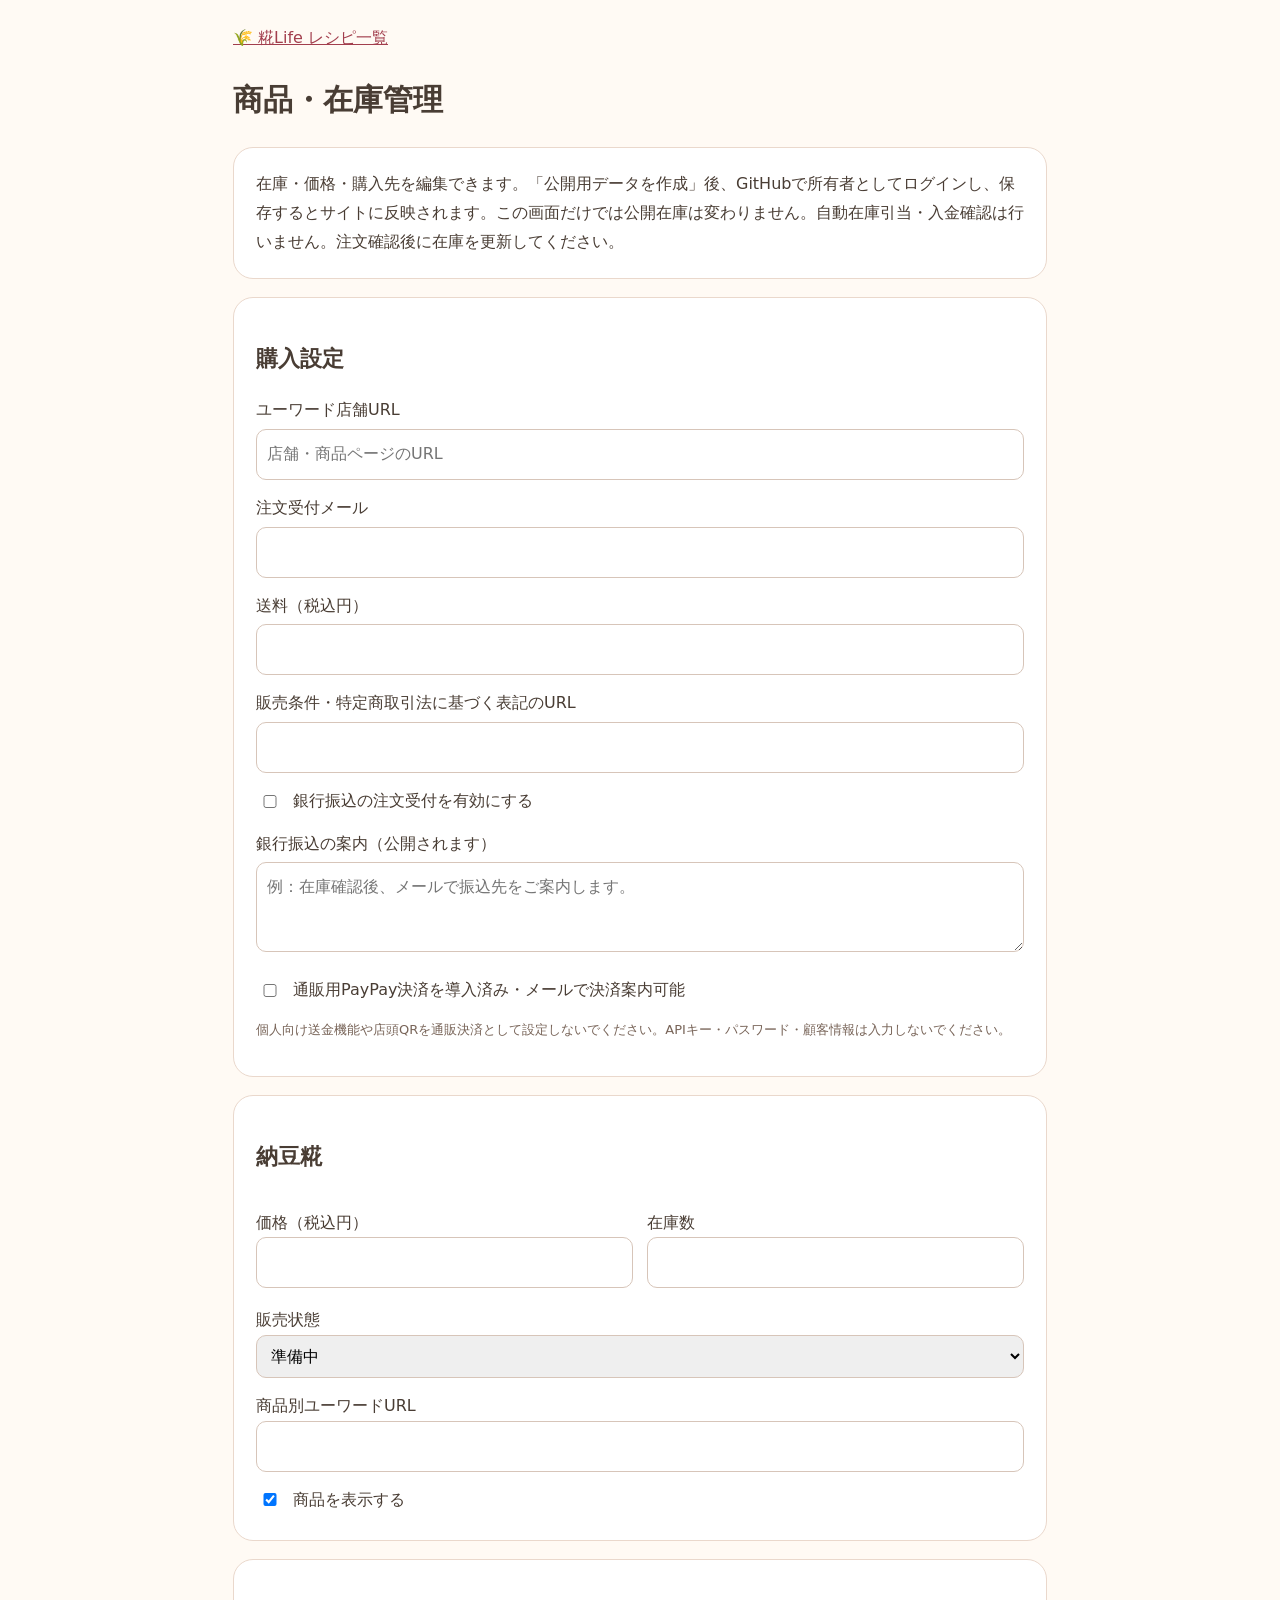
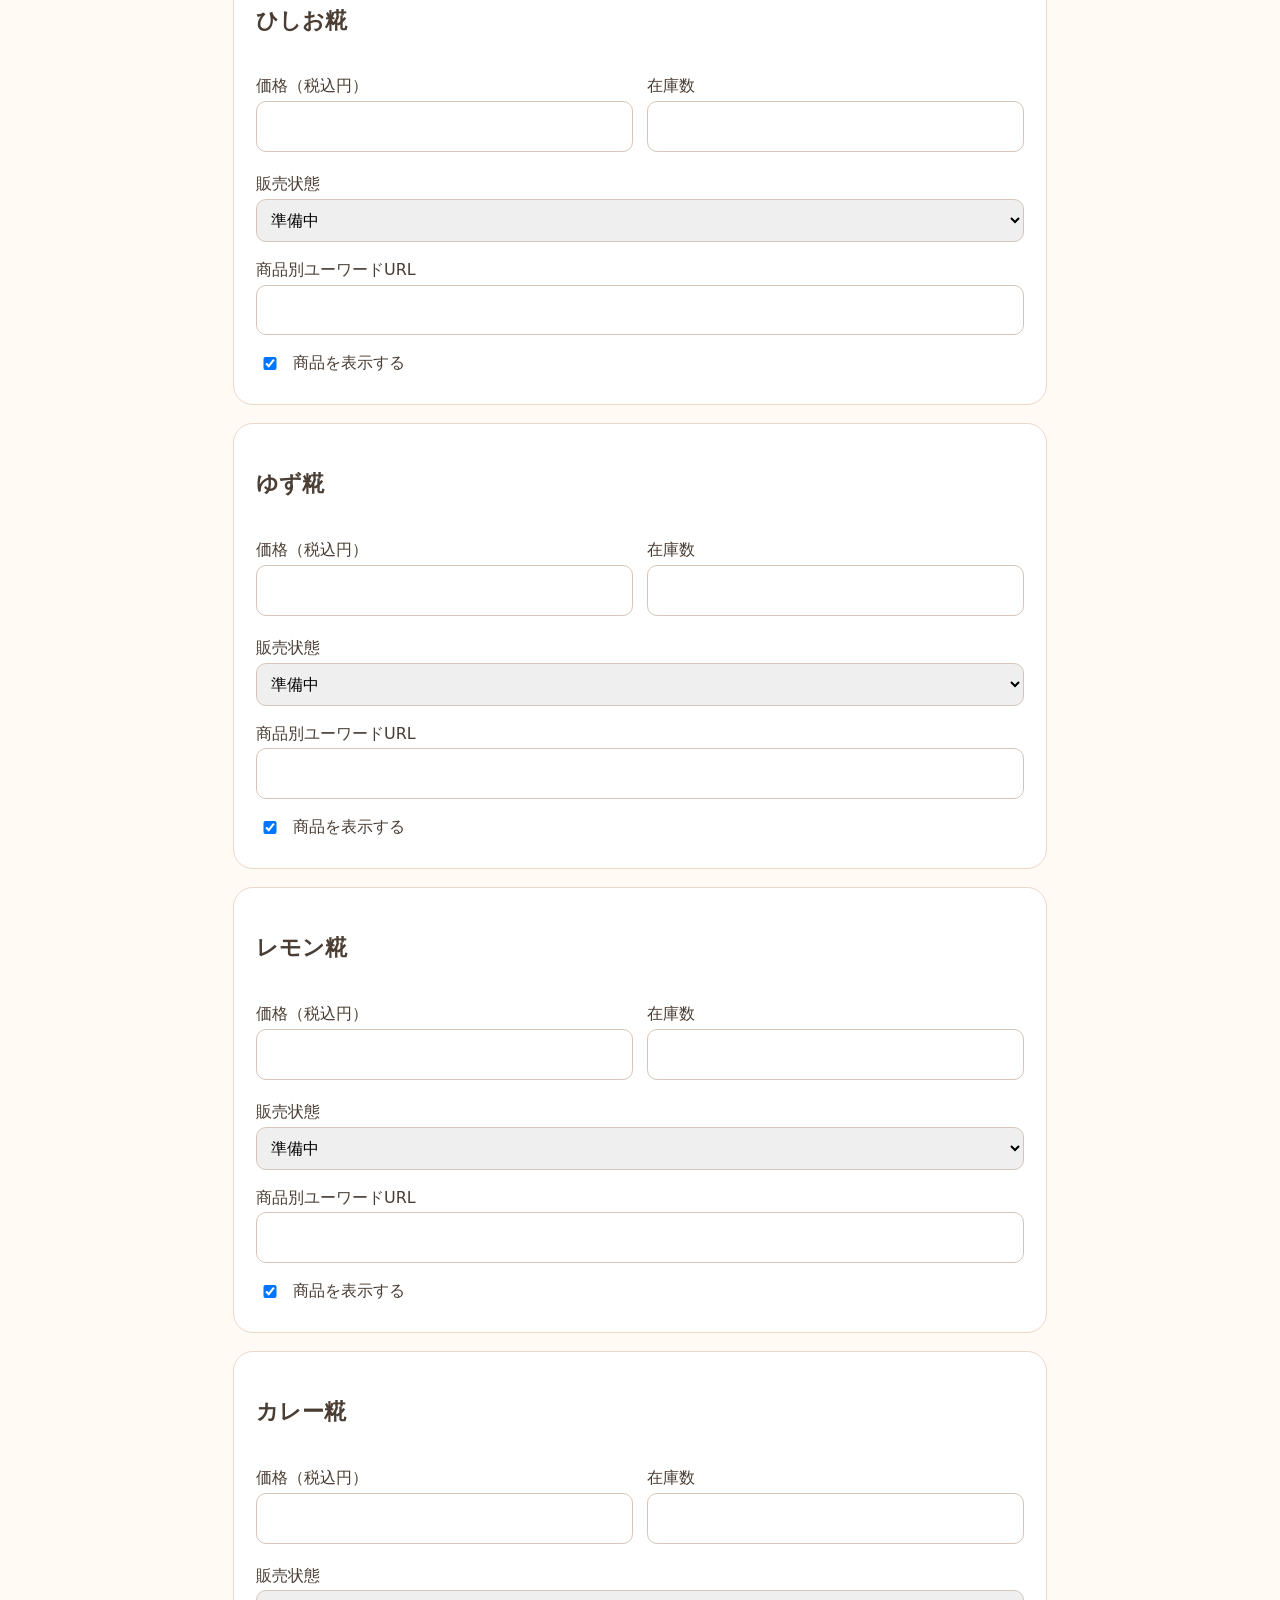
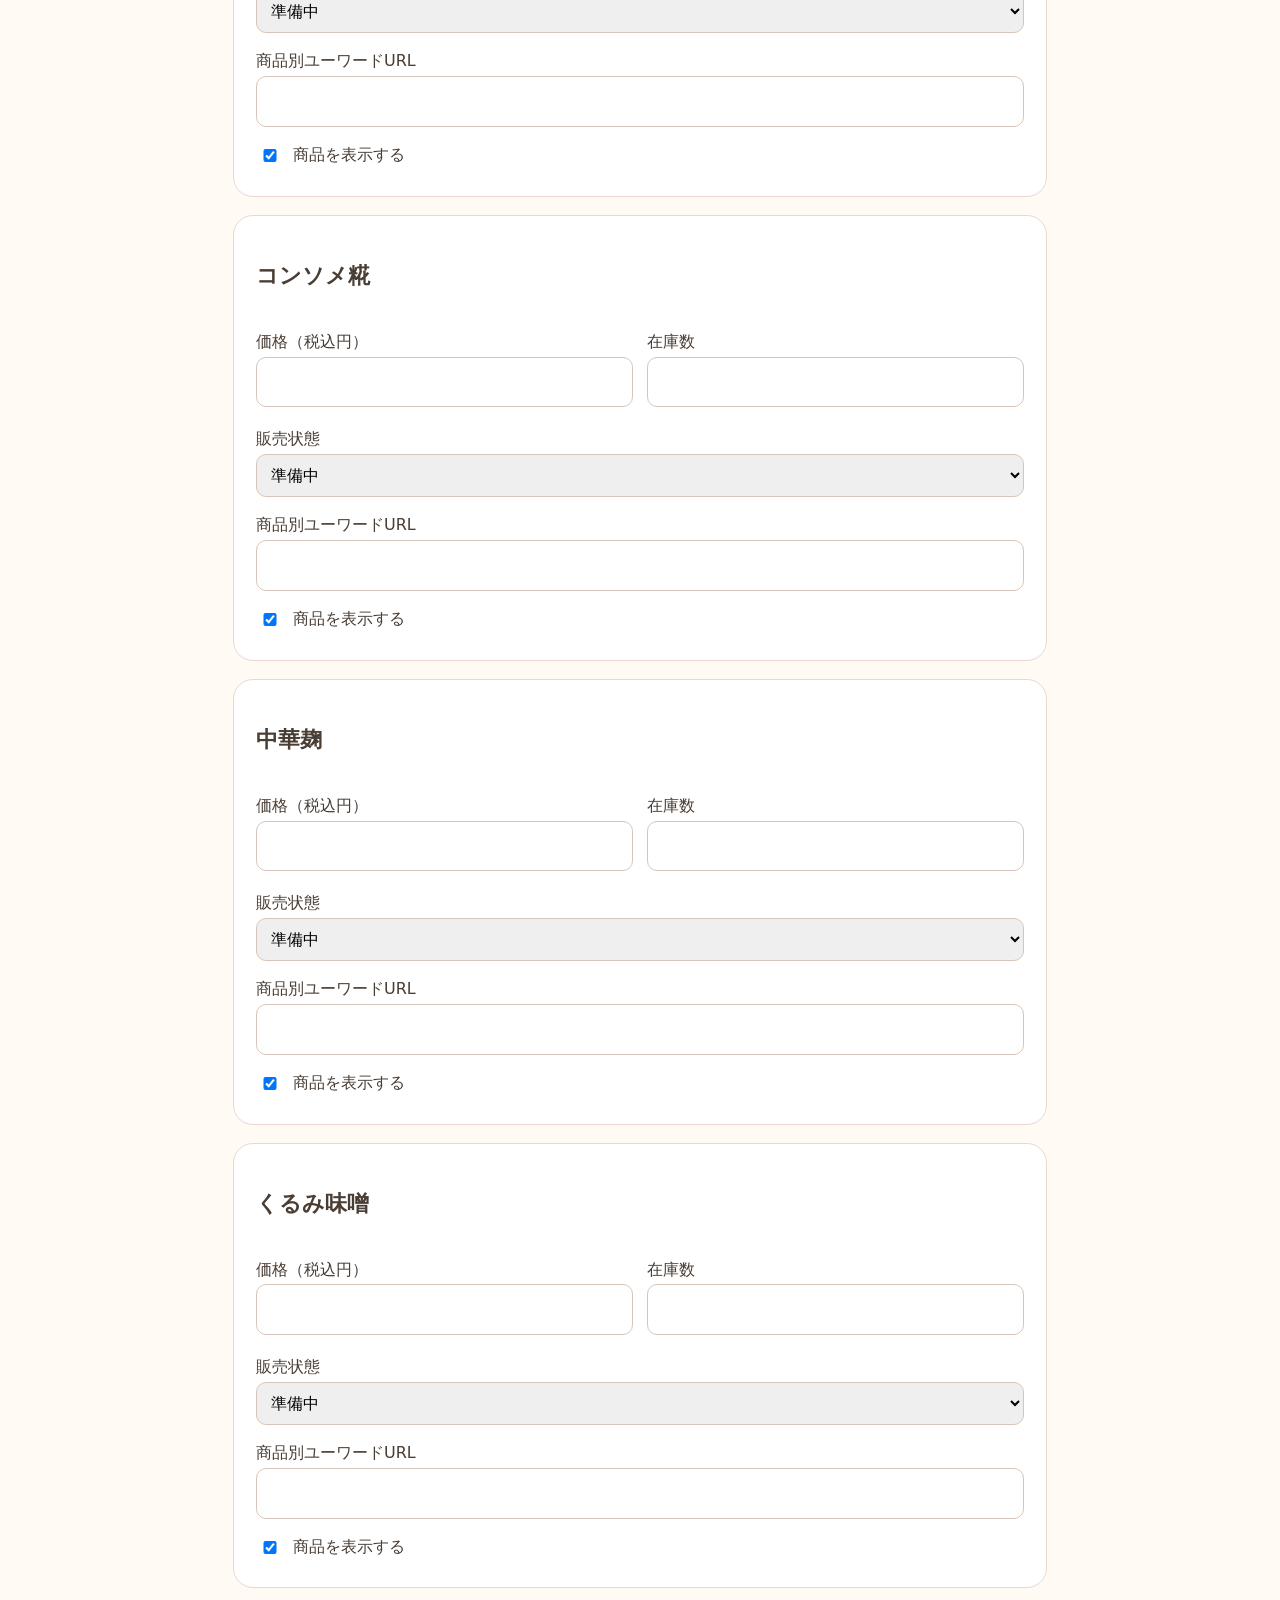
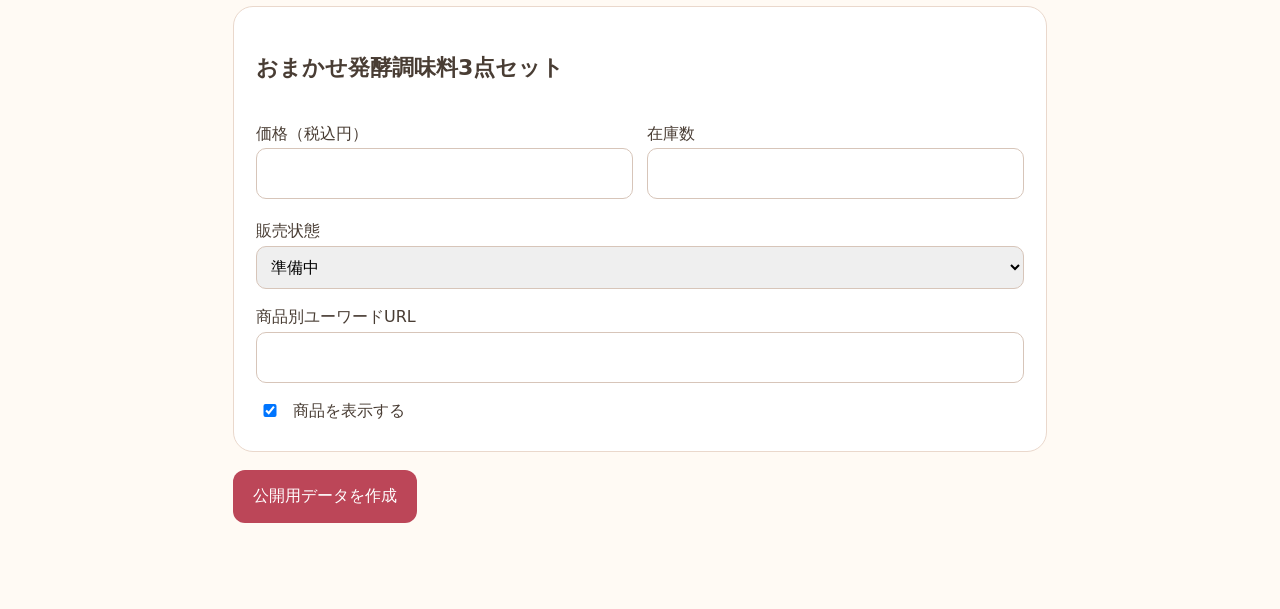
==== admin.html @ 0414fa6c "Add recipe photo submissions, product storefront and inventory editor" ====
<!doctype html><html lang="ja"><head><meta charset="utf-8"><meta name="viewport" content="width=device-width,initial-scale=1"><title>商品・在庫管理｜糀Life</title><style>*{box-sizing:border-box}body{margin:0;background:#fffaf4;color:#493d34;font:16px/1.8 system-ui,sans-serif}main{max-width:850px;margin:auto;padding:24px 18px 70px}h1{font-size:30px}h2{font-size:22px}a{color:#a23e4d}.card{padding:22px;margin:18px 0;background:white;border:1px solid #ead8cc;border-radius:20px}.button,button{display:inline-block;padding:12px 20px;background:#bc4658;color:white;border:0;border-radius:12px;font:inherit;text-decoration:none;cursor:pointer}button:disabled{opacity:.5;cursor:default}input,select,textarea{width:100%;padding:10px;border:1px solid #d7c5b9;border-radius:10px;font:inherit}label{display:block;margin:14px 0 4px}textarea{min-height:90px}.muted{font-size:13px;color:#786458}.row{display:grid;grid-template-columns:1fr 1fr;gap:14px}#status{white-space:pre-wrap}.check{display:flex;gap:10px;align-items:center}.check input{width:20px}@media(max-width:500px){.row{grid-template-columns:1fr}}</style><script src="shop-core.js"></script></head><body><main><a href="./">🌾 糀Life レシピ一覧</a><h1>商品・在庫管理</h1><p class="card">在庫・価格・購入先を編集できます。「公開用データを作成」後、GitHubで所有者としてログインし、保存するとサイトに反映されます。この画面だけでは公開在庫は変わりません。自動在庫引当・入金確認は行いません。注文確認後に在庫を更新してください。</p><form id="adminForm"><section class="card"><h2>購入設定</h2><label for="storeUrl">ユーワード店舗URL</label><input id="storeUrl" type="url" placeholder="店舗・商品ページのURL"><label for="orderEmail">注文受付メール</label><input id="orderEmail" type="email"><label for="shippingFee">送料（税込円）</label><input id="shippingFee" type="number" min="0" step="1"><label for="legalUrl">販売条件・特定商取引法に基づく表記のURL</label><input id="legalUrl" type="url"><label class="check"><input id="bankEnabled" type="checkbox">銀行振込の注文受付を有効にする</label><label for="bankInstructions">銀行振込の案内（公開されます）</label><textarea id="bankInstructions" placeholder="例：在庫確認後、メールで振込先をご案内します。"></textarea><label class="check"><input id="paypayOnlineReady" type="checkbox">通販用PayPay決済を導入済み・メールで決済案内可能</label><p class="muted">個人向け送金機能や店頭QRを通販決済として設定しないでください。APIキー・パスワード・顧客情報は入力しないでください。</p></section><div id="adminProducts"></div><button type="submit">公開用データを作成</button></form><p id="status" role="status"></p><section id="publish" class="card" hidden><h2>GitHubで保存して反映</h2><p>下のデータをコピーし、GitHubの編集欄を置き換えて「Commit changes」で保存してください。編集権限はGitHub側で確認されます。反映まで数分かかる場合があります。</p><button id="copyConfig">データをコピー</button> <a id="editLink" class="button" href="https://github.com/heart1650-byte/koji-life/edit/main/shop-config.json" target="_blank" rel="noopener noreferrer">GitHubで保存する</a><textarea id="configOutput" readonly style="min-height:260px"></textarea></section></main><script src="admin.js"></script></body></html>
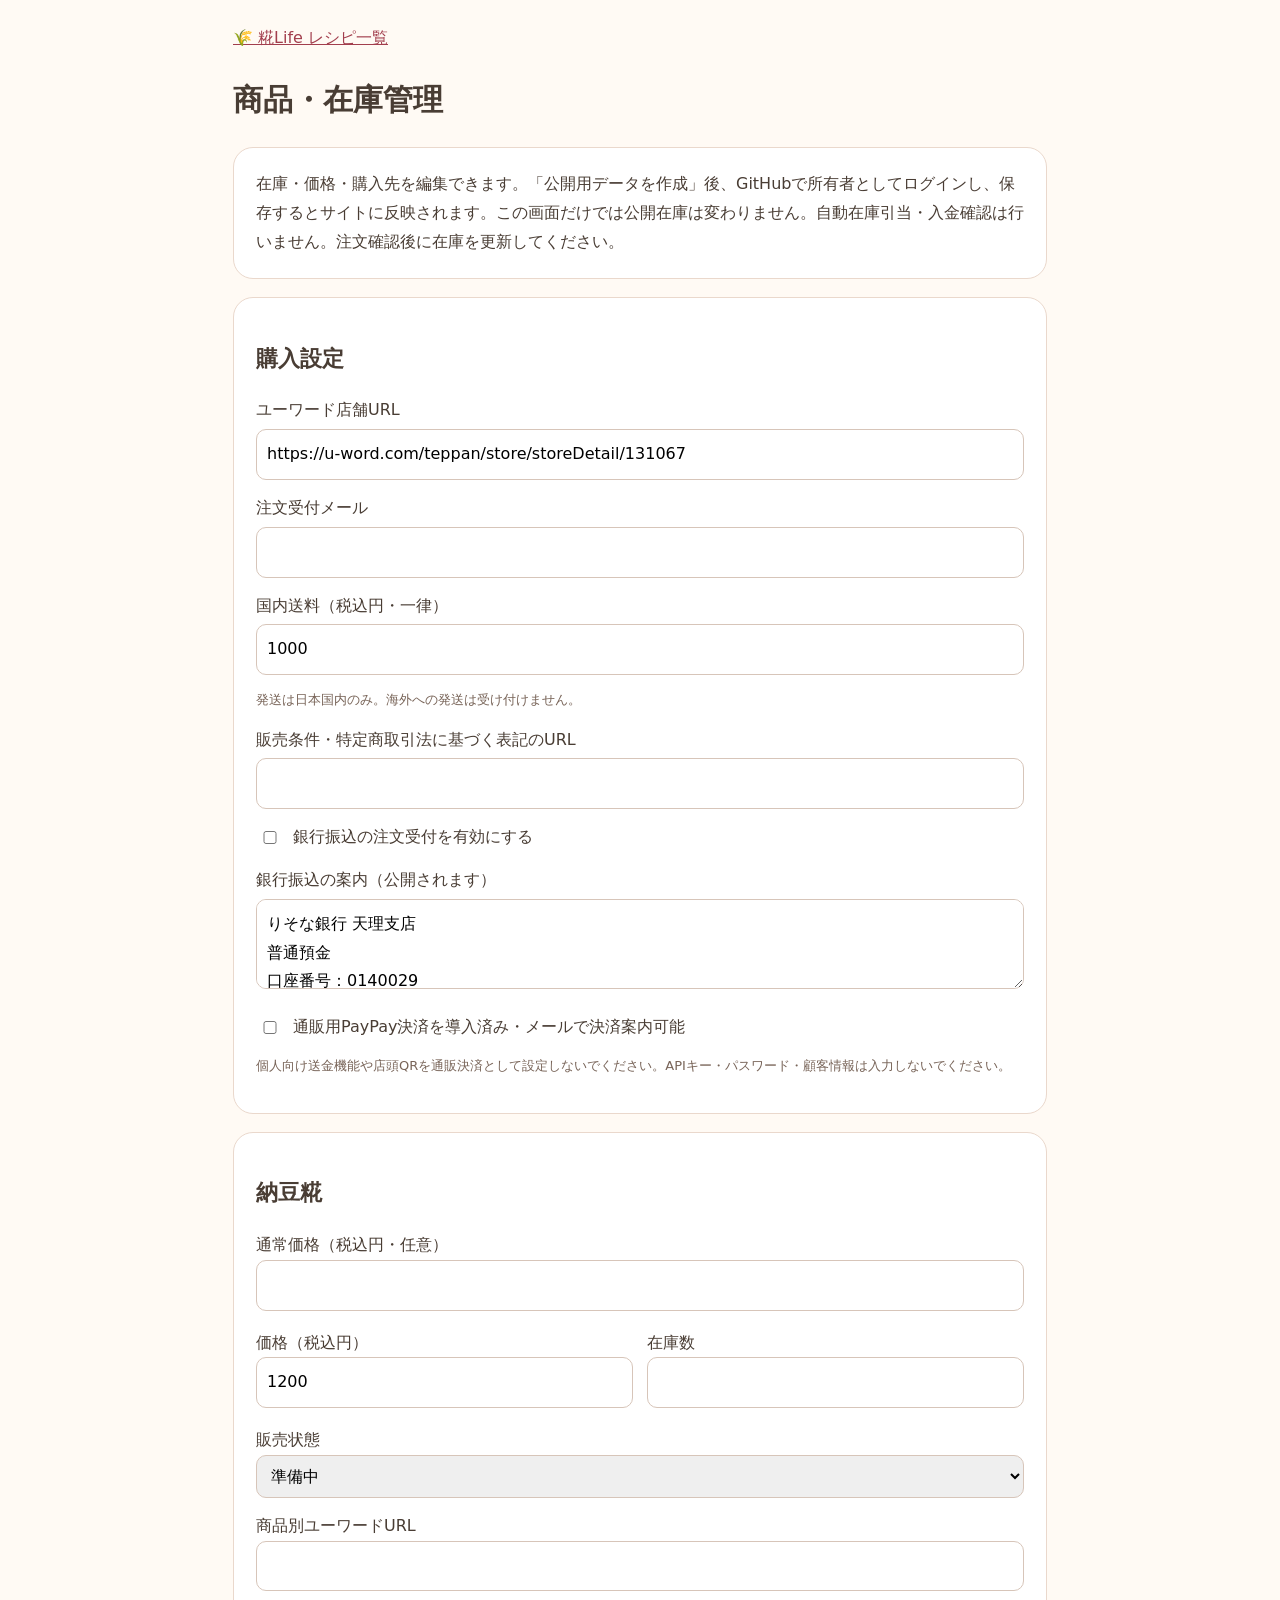
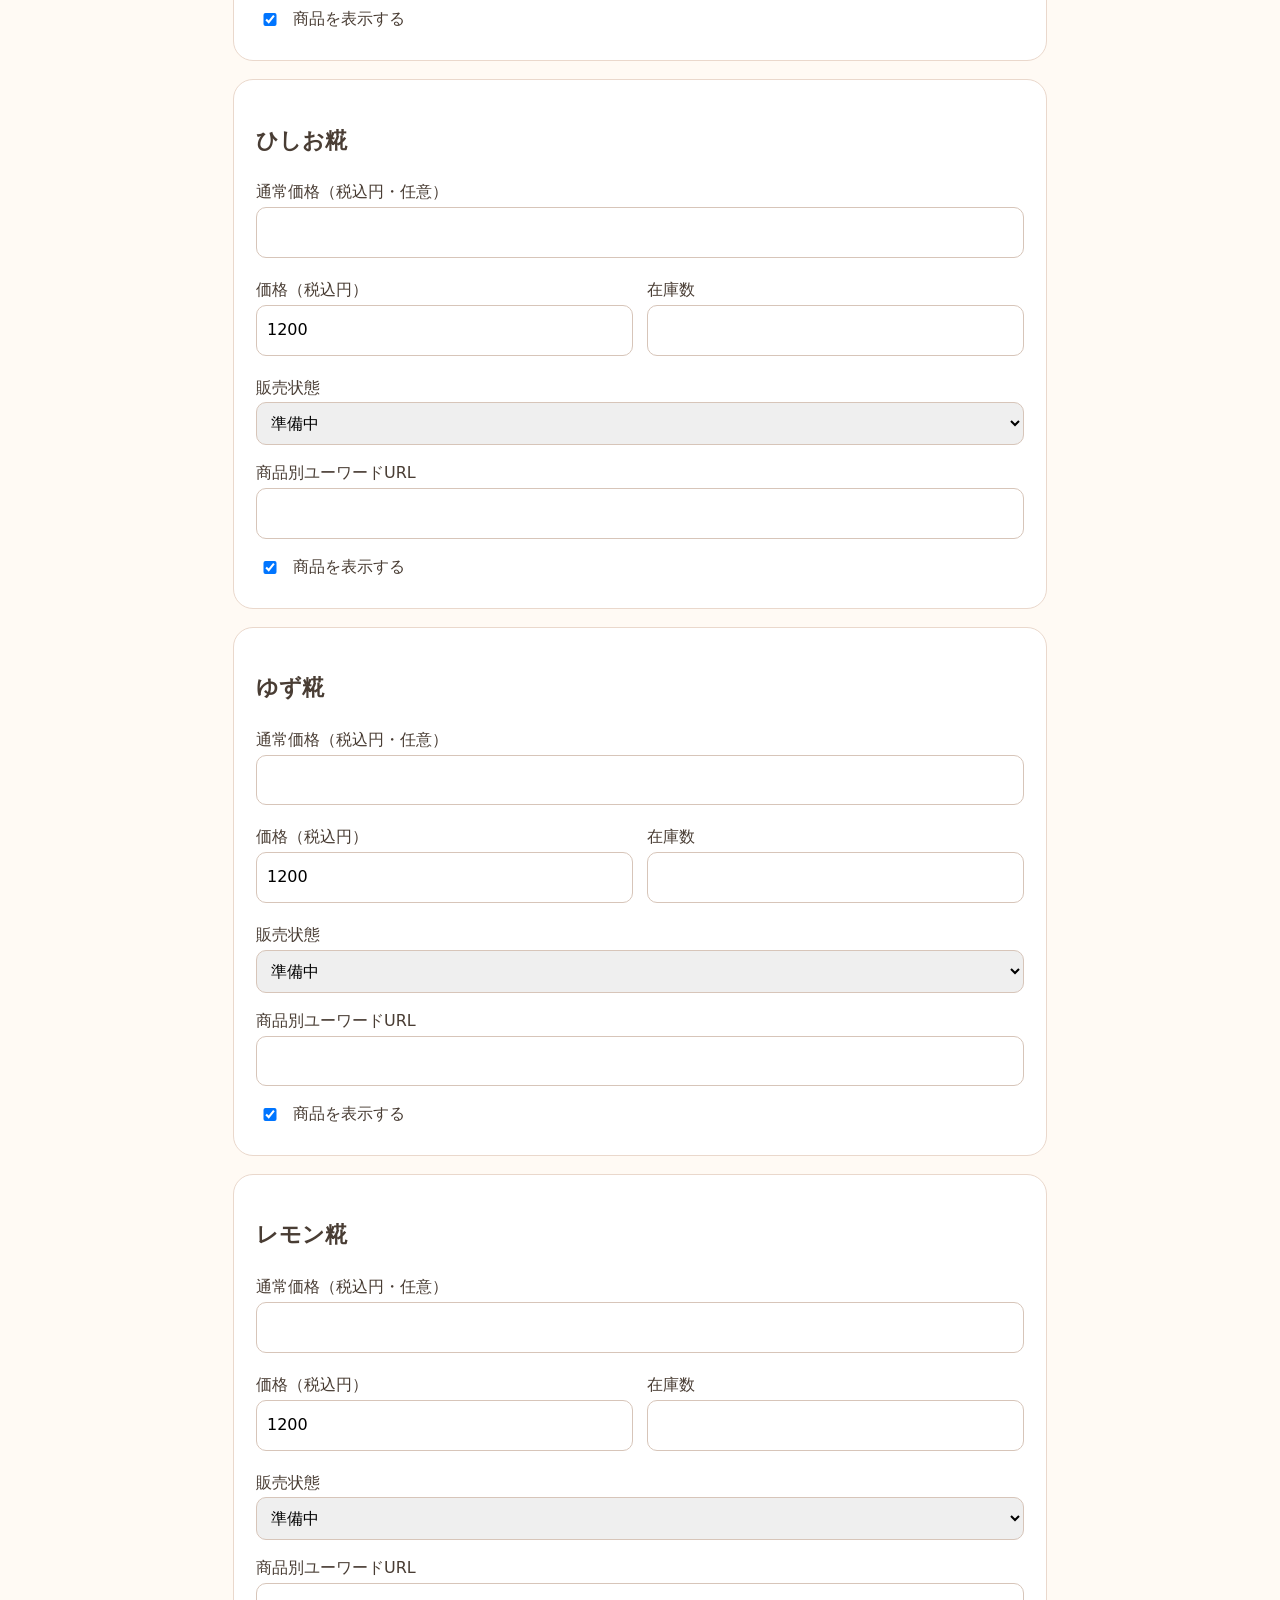
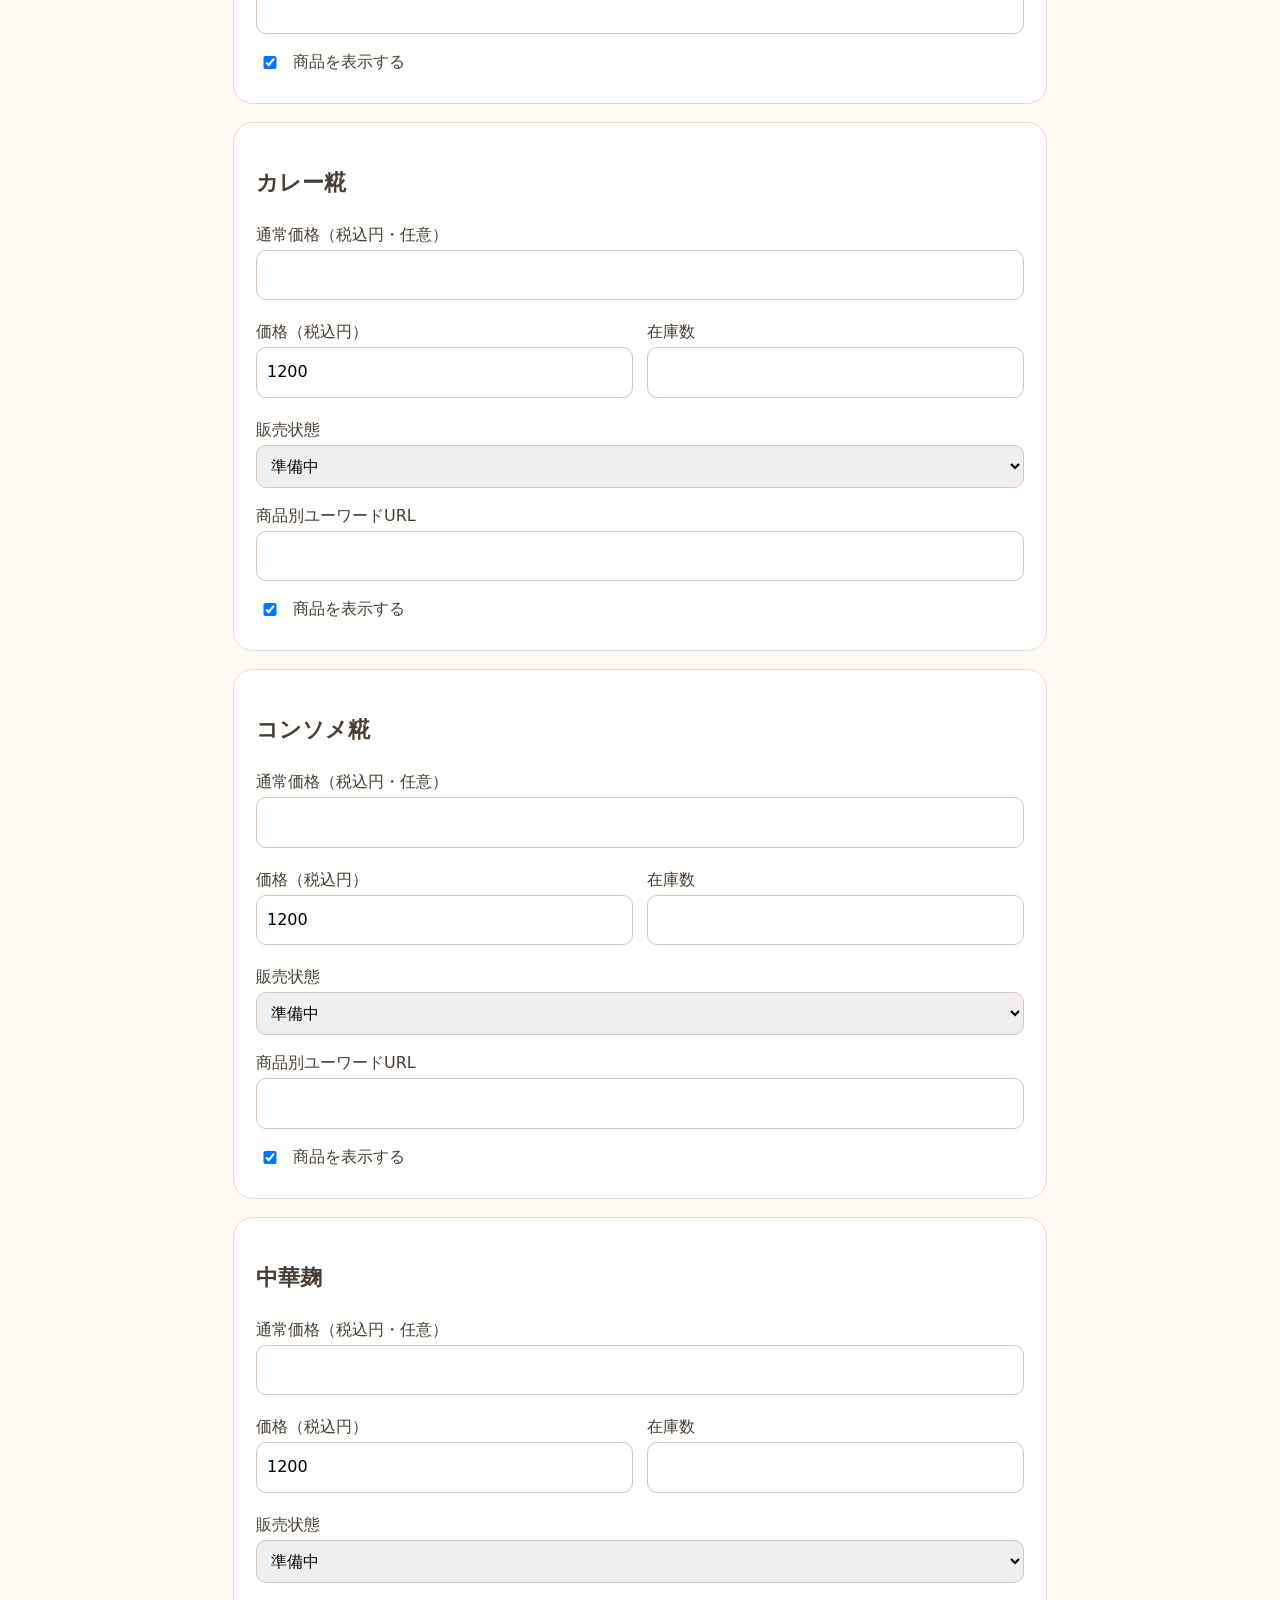
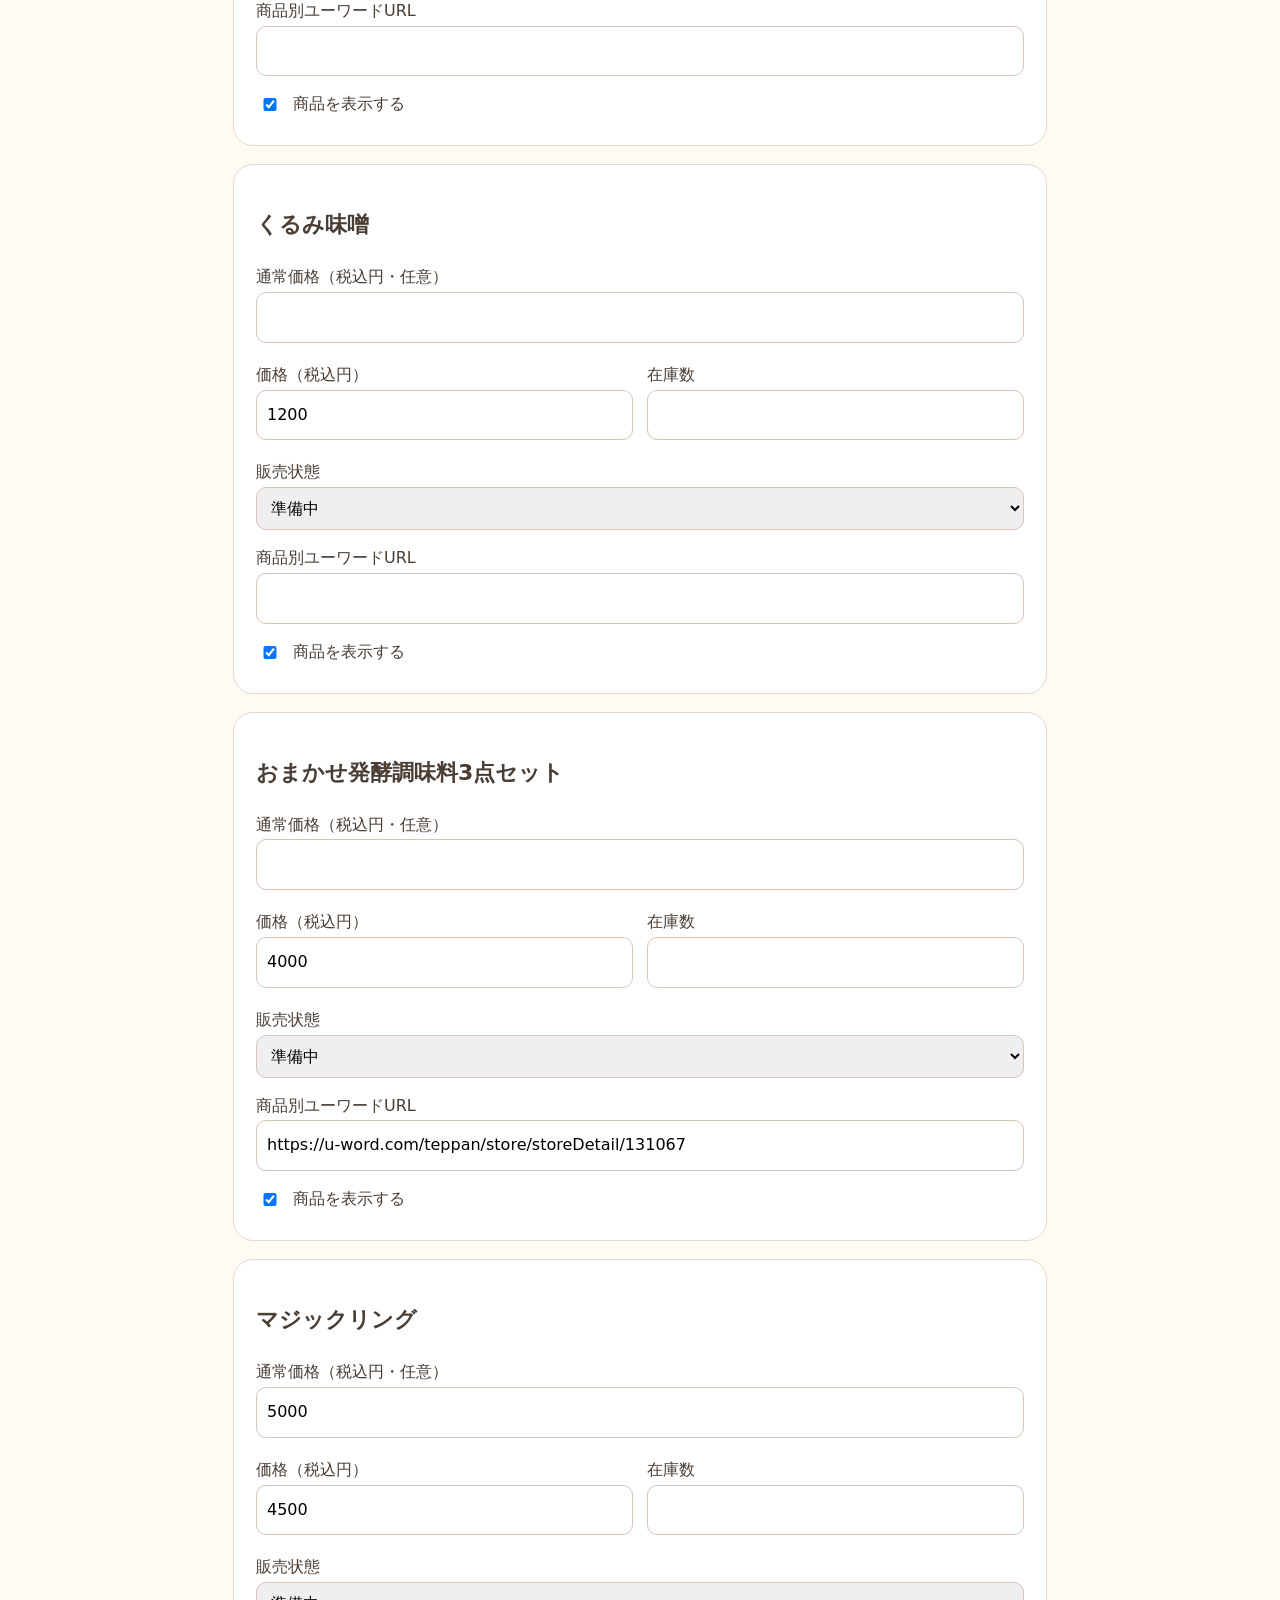
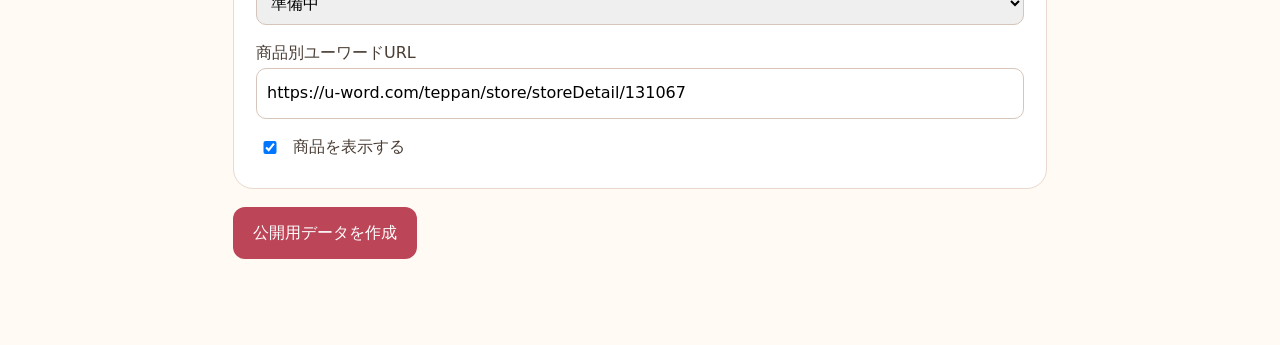
==== commit aeed5f09: "Set flat 1000 yen shipping for Japan domestic delivery only" ====
--- a/admin.html
+++ b/admin.html
@@ -1 +1 @@
-<!doctype html><html lang="ja"><head><meta charset="utf-8"><meta name="viewport" content="width=device-width,initial-scale=1"><title>商品・在庫管理｜糀Life</title><style>*{box-sizing:border-box}body{margin:0;background:#fffaf4;color:#493d34;font:16px/1.8 system-ui,sans-serif}main{max-width:850px;margin:auto;padding:24px 18px 70px}h1{font-size:30px}h2{font-size:22px}a{color:#a23e4d}.card{padding:22px;margin:18px 0;background:white;border:1px solid #ead8cc;border-radius:20px}.button,button{display:inline-block;padding:12px 20px;background:#bc4658;color:white;border:0;border-radius:12px;font:inherit;text-decoration:none;cursor:pointer}button:disabled{opacity:.5;cursor:default}input,select,textarea{width:100%;padding:10px;border:1px solid #d7c5b9;border-radius:10px;font:inherit}label{display:block;margin:14px 0 4px}textarea{min-height:90px}.muted{font-size:13px;color:#786458}.row{display:grid;grid-template-columns:1fr 1fr;gap:14px}#status{white-space:pre-wrap}.check{display:flex;gap:10px;align-items:center}.check input{width:20px}@media(max-width:500px){.row{grid-template-columns:1fr}}</style><script src="shop-core.js"></script></head><body><main><a href="./">🌾 糀Life レシピ一覧</a><h1>商品・在庫管理</h1><p class="card">在庫・価格・購入先を編集できます。「公開用データを作成」後、GitHubで所有者としてログインし、保存するとサイトに反映されます。この画面だけでは公開在庫は変わりません。自動在庫引当・入金確認は行いません。注文確認後に在庫を更新してください。</p><form id="adminForm"><section class="card"><h2>購入設定</h2><label for="storeUrl">ユーワード店舗URL</label><input id="storeUrl" type="url" placeholder="店舗・商品ページのURL"><label for="orderEmail">注文受付メール</label><input id="orderEmail" type="email"><label for="shippingFee">送料（税込円）</label><input id="shippingFee" type="number" min="0" step="1"><label for="legalUrl">販売条件・特定商取引法に基づく表記のURL</label><input id="legalUrl" type="url"><label class="check"><input id="bankEnabled" type="checkbox">銀行振込の注文受付を有効にする</label><label for="bankInstructions">銀行振込の案内（公開されます）</label><textarea id="bankInstructions" placeholder="例：在庫確認後、メールで振込先をご案内します。"></textarea><label class="check"><input id="paypayOnlineReady" type="checkbox">通販用PayPay決済を導入済み・メールで決済案内可能</label><p class="muted">個人向け送金機能や店頭QRを通販決済として設定しないでください。APIキー・パスワード・顧客情報は入力しないでください。</p></section><div id="adminProducts"></div><button type="submit">公開用データを作成</button></form><p id="status" role="status"></p><section id="publish" class="card" hidden><h2>GitHubで保存して反映</h2><p>下のデータをコピーし、GitHubの編集欄を置き換えて「Commit changes」で保存してください。編集権限はGitHub側で確認されます。反映まで数分かかる場合があります。</p><button id="copyConfig">データをコピー</button> <a id="editLink" class="button" href="https://github.com/heart1650-byte/koji-life/edit/main/shop-config.json" target="_blank" rel="noopener noreferrer">GitHubで保存する</a><textarea id="configOutput" readonly style="min-height:260px"></textarea></section></main><script src="admin.js"></script></body></html>+<!doctype html><html lang="ja"><head><meta charset="utf-8"><meta name="viewport" content="width=device-width,initial-scale=1"><title>商品・在庫管理｜糀Life</title><style>[hidden]{display:none!important}*{box-sizing:border-box}body{margin:0;background:#fffaf4;color:#493d34;font:16px/1.8 system-ui,sans-serif}main{max-width:850px;margin:auto;padding:24px 18px 70px}h1{font-size:30px}h2{font-size:22px}a{color:#a23e4d}.card{padding:22px;margin:18px 0;background:white;border:1px solid #ead8cc;border-radius:20px}.button,button{display:inline-block;padding:12px 20px;background:#bc4658;color:white;border:0;border-radius:12px;font:inherit;text-decoration:none;cursor:pointer}button:disabled{opacity:.5;cursor:default}input,select,textarea{width:100%;padding:10px;border:1px solid #d7c5b9;border-radius:10px;font:inherit}label{display:block;margin:14px 0 4px}textarea{min-height:90px}.muted{font-size:13px;color:#786458}.row{display:grid;grid-template-columns:1fr 1fr;gap:14px}#status{white-space:pre-wrap}.check{display:flex;gap:10px;align-items:center}.check input{width:20px}@media(max-width:500px){.row{grid-template-columns:1fr}}</style><script src="shop-core.js"></script></head><body><main><a href="./">🌾 糀Life レシピ一覧</a><h1>商品・在庫管理</h1><p class="card">在庫・価格・購入先を編集できます。「公開用データを作成」後、GitHubで所有者としてログインし、保存するとサイトに反映されます。この画面だけでは公開在庫は変わりません。自動在庫引当・入金確認は行いません。注文確認後に在庫を更新してください。</p><form id="adminForm"><section class="card"><h2>購入設定</h2><label for="storeUrl">ユーワード店舗URL</label><input id="storeUrl" type="url" placeholder="店舗・商品ページのURL"><label for="orderEmail">注文受付メール</label><input id="orderEmail" type="email"><label for="shippingFee">国内送料（税込円・一律）</label><input id="shippingFee" type="number" min="0" step="1"><p class="muted">発送は日本国内のみ。海外への発送は受け付けません。</p><label for="legalUrl">販売条件・特定商取引法に基づく表記のURL</label><input id="legalUrl" type="url"><label class="check"><input id="bankEnabled" type="checkbox">銀行振込の注文受付を有効にする</label><label for="bankInstructions">銀行振込の案内（公開されます）</label><textarea id="bankInstructions" placeholder="例：在庫確認後、メールで振込先をご案内します。"></textarea><label class="check"><input id="paypayOnlineReady" type="checkbox">通販用PayPay決済を導入済み・メールで決済案内可能</label><p class="muted">個人向け送金機能や店頭QRを通販決済として設定しないでください。APIキー・パスワード・顧客情報は入力しないでください。</p></section><div id="adminProducts"></div><button type="submit">公開用データを作成</button></form><p id="status" role="status"></p><section id="publish" class="card" hidden><h2>GitHubで保存して反映</h2><p>下のデータをコピーし、GitHubの編集欄を置き換えて「Commit changes」で保存してください。編集権限はGitHub側で確認されます。反映まで数分かかる場合があります。</p><button id="copyConfig">データをコピー</button> <a id="editLink" class="button" href="https://github.com/heart1650-byte/koji-life/edit/main/shop-config.json" target="_blank" rel="noopener noreferrer">GitHubで保存する</a><textarea id="configOutput" readonly style="min-height:260px"></textarea></section></main><script src="admin.js"></script></body></html>
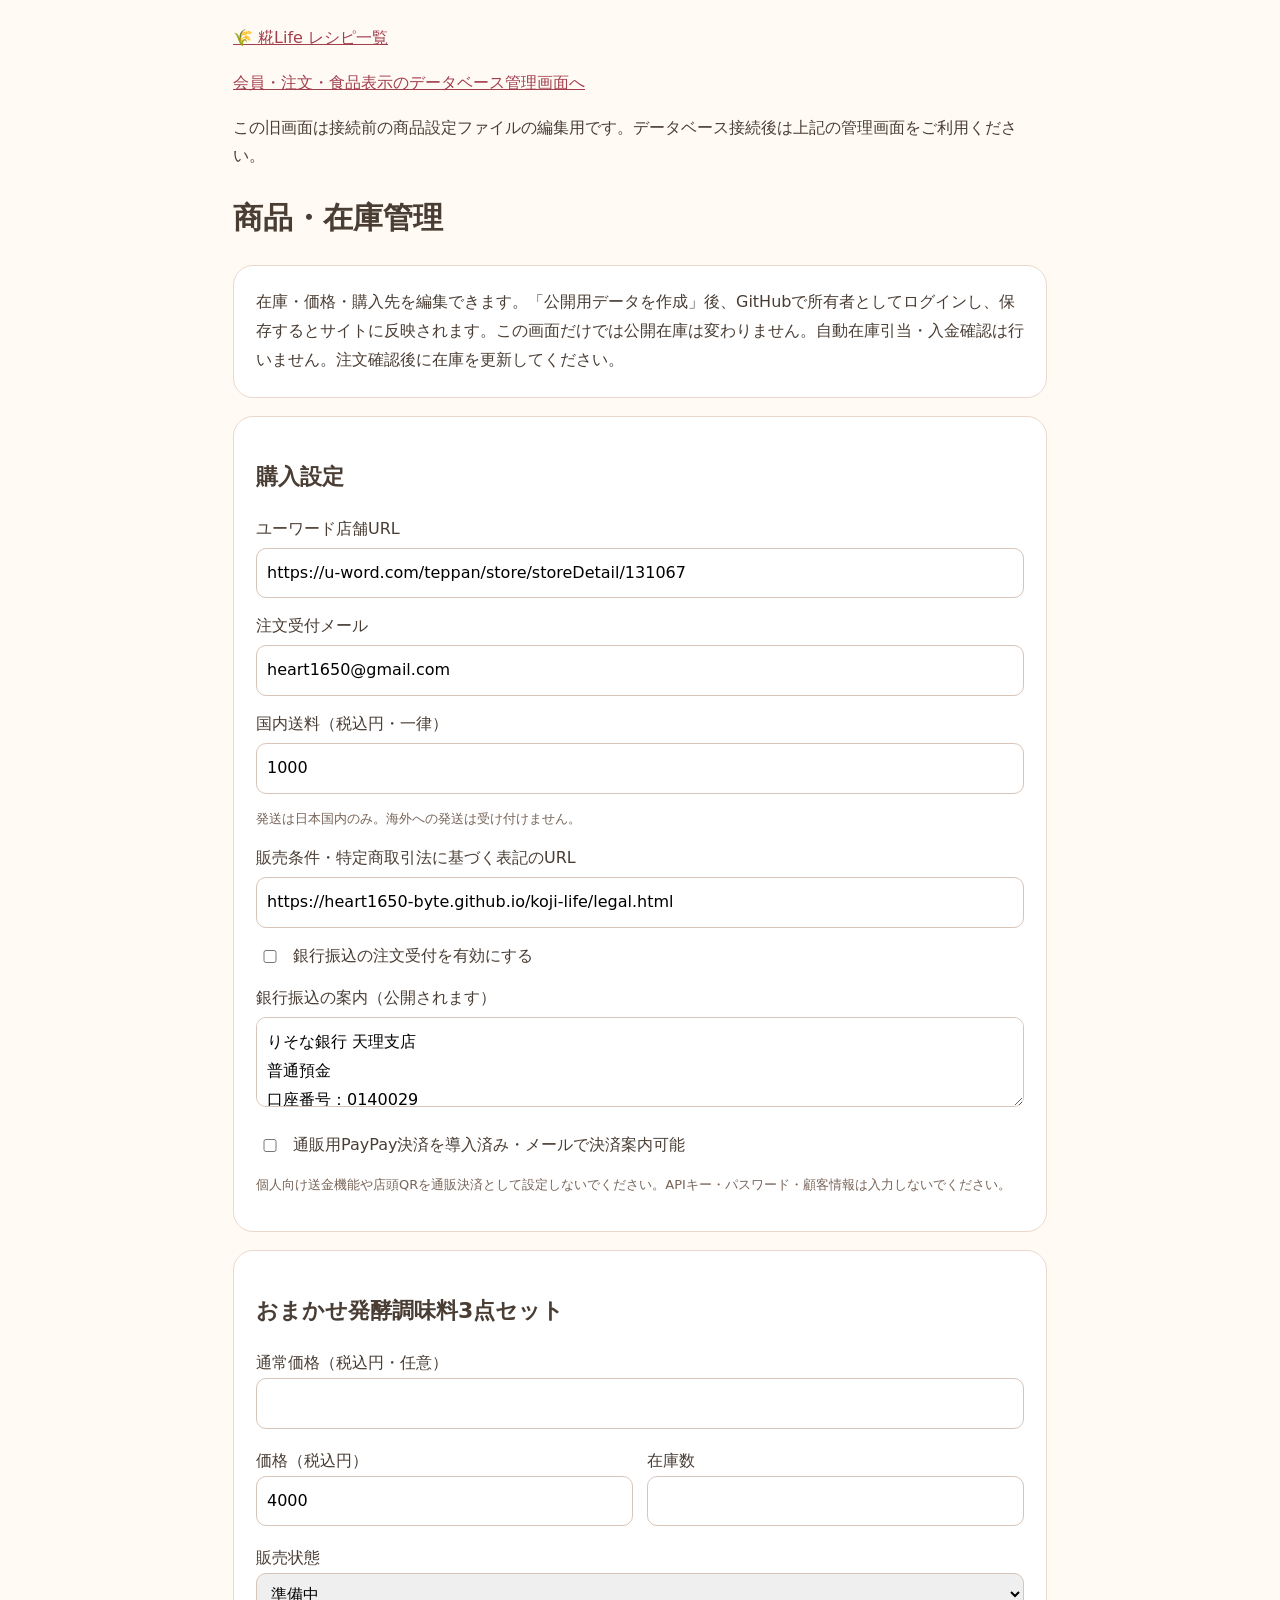
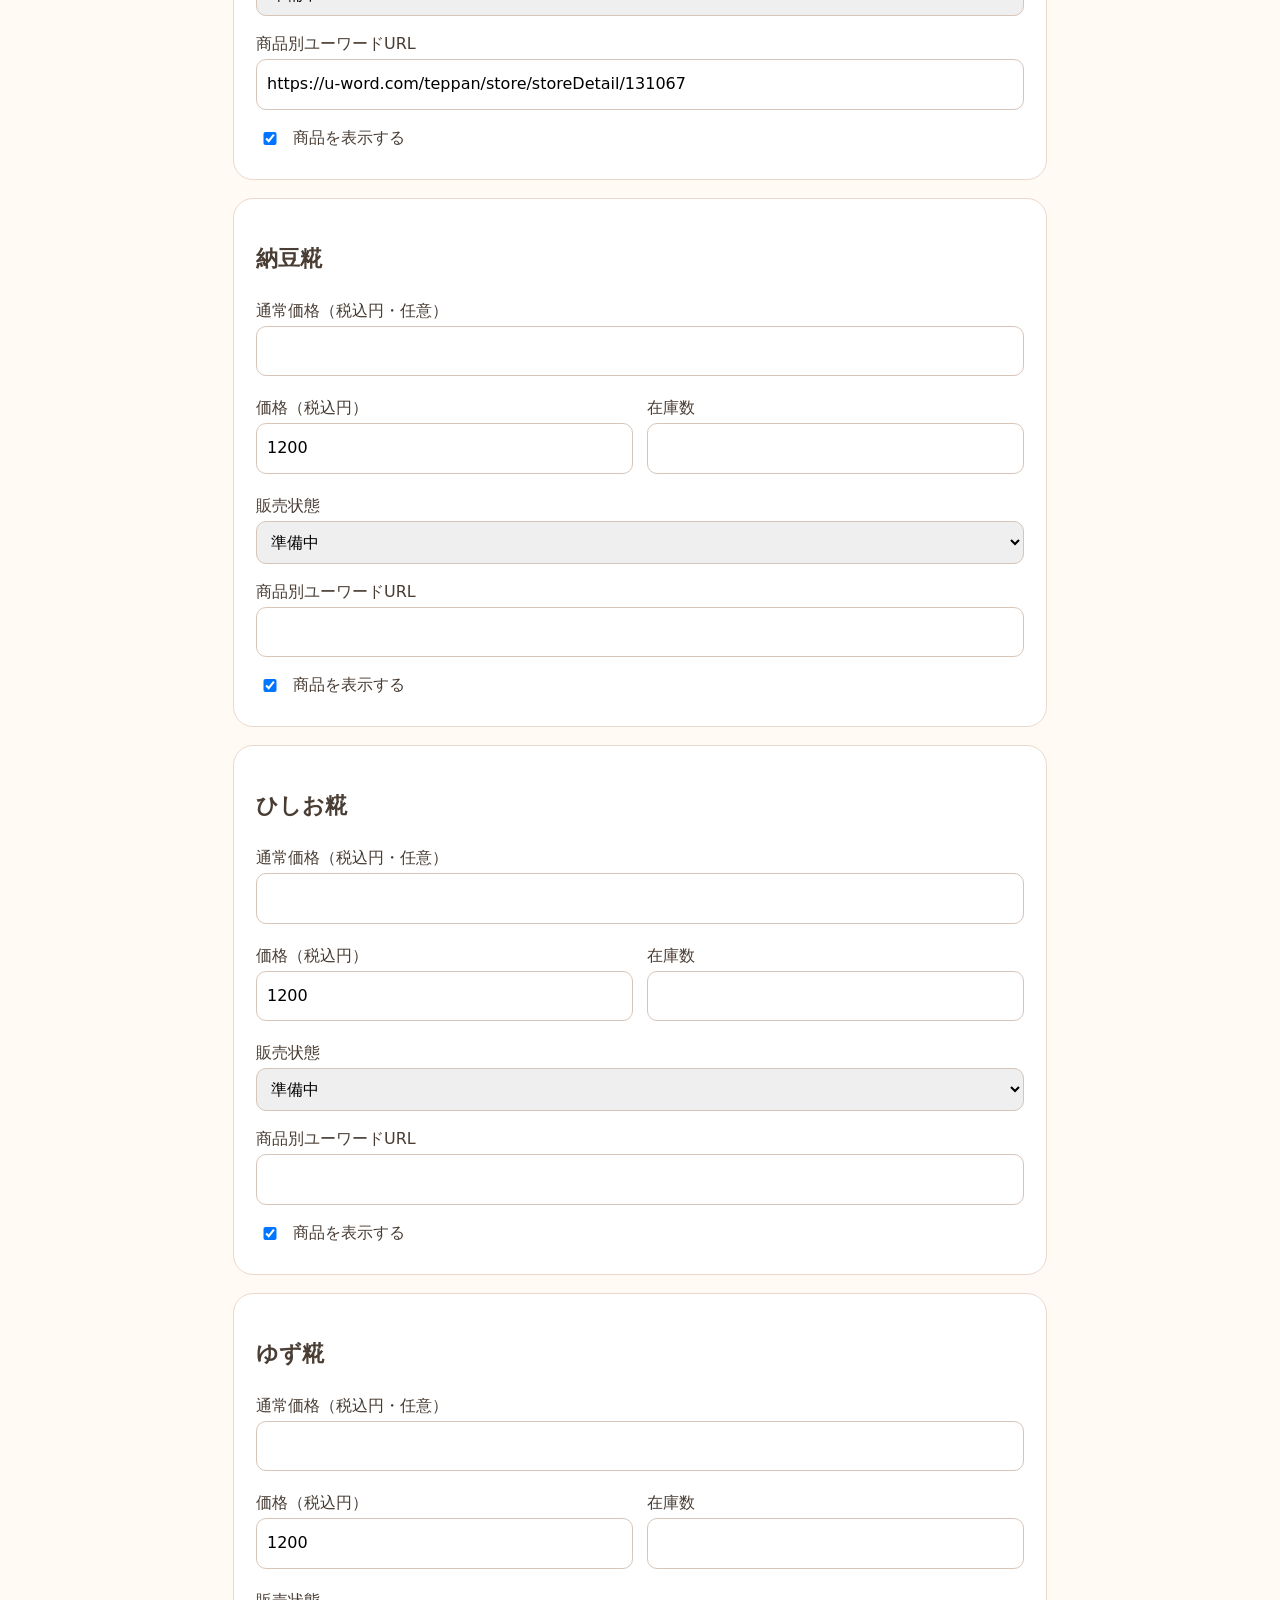
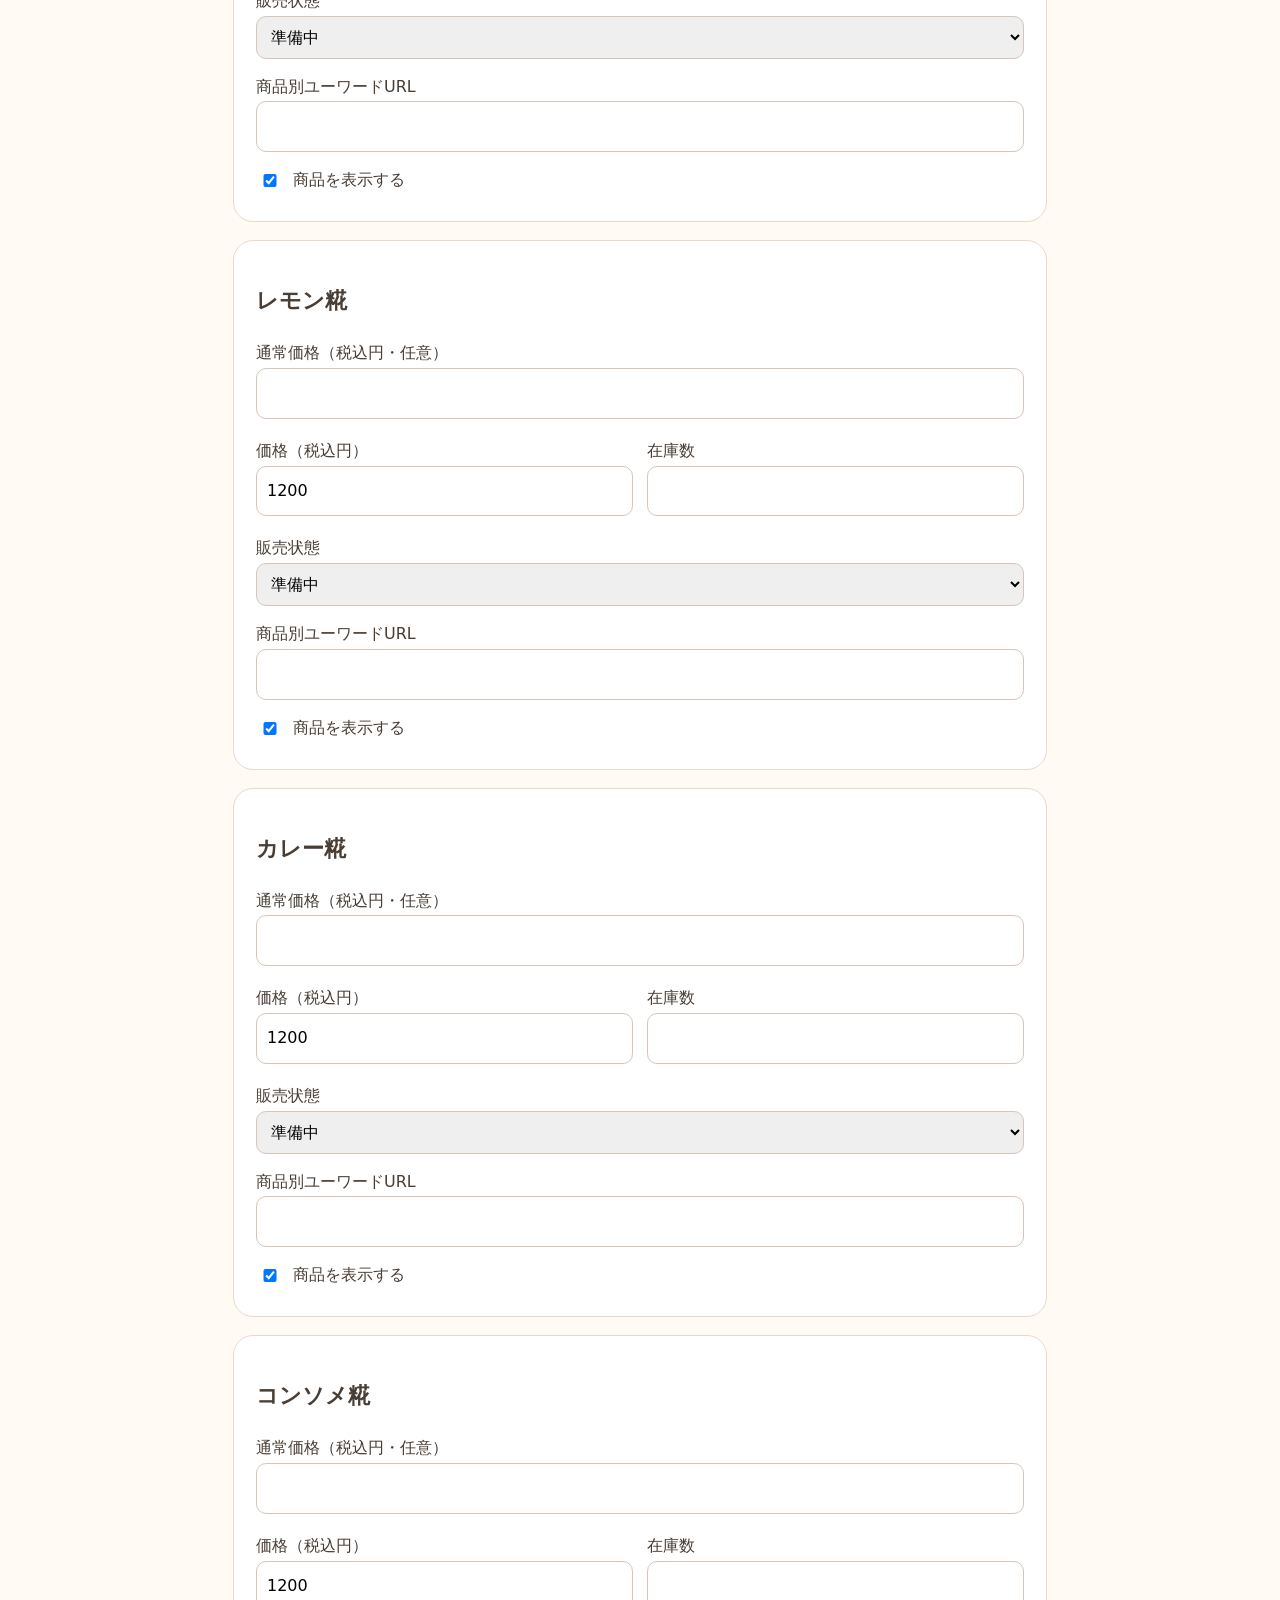
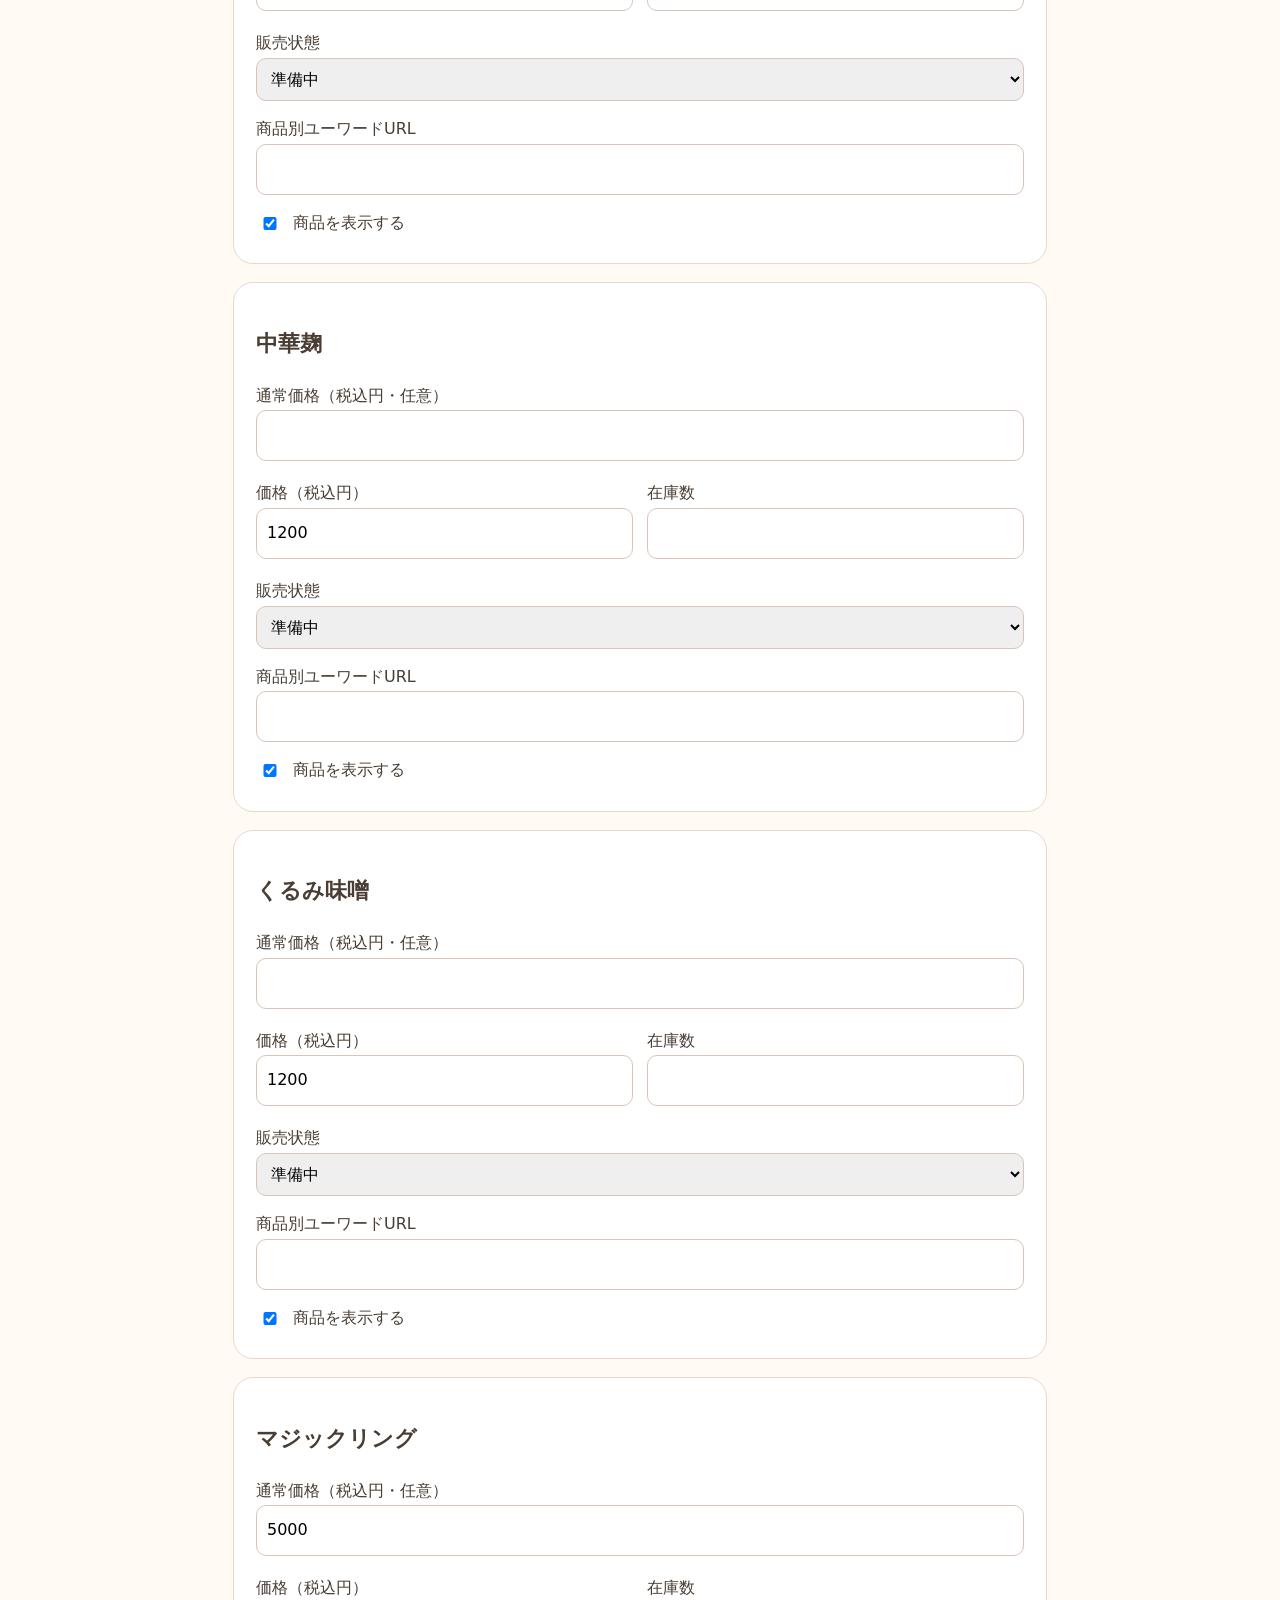
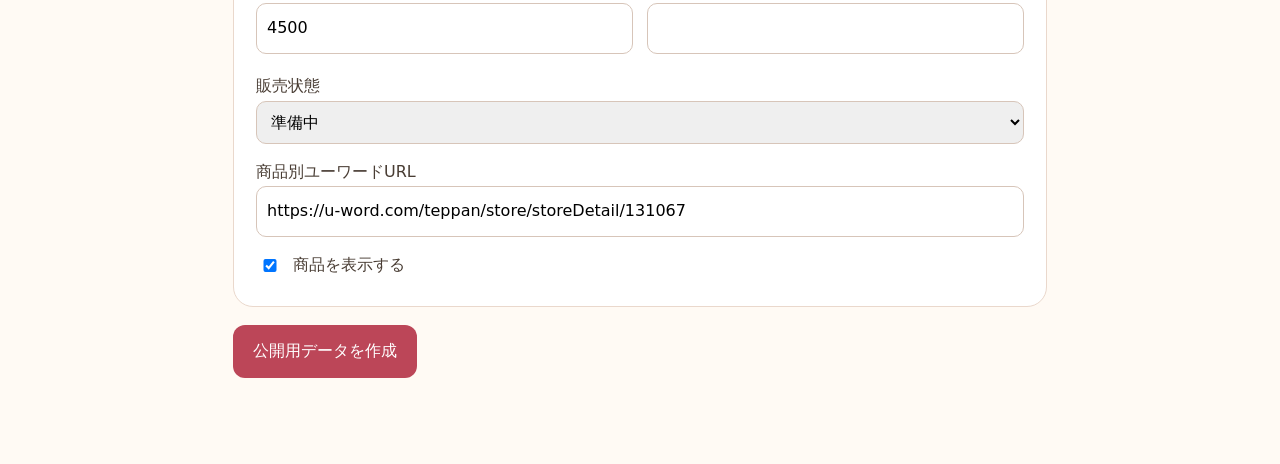
==== commit f3485abf: "Add email member portal, private order database schema and food label administration" ====
--- a/admin.html
+++ b/admin.html
@@ -1 +1 @@
-<!doctype html><html lang="ja"><head><meta charset="utf-8"><meta name="viewport" content="width=device-width,initial-scale=1"><title>商品・在庫管理｜糀Life</title><style>[hidden]{display:none!important}*{box-sizing:border-box}body{margin:0;background:#fffaf4;color:#493d34;font:16px/1.8 system-ui,sans-serif}main{max-width:850px;margin:auto;padding:24px 18px 70px}h1{font-size:30px}h2{font-size:22px}a{color:#a23e4d}.card{padding:22px;margin:18px 0;background:white;border:1px solid #ead8cc;border-radius:20px}.button,button{display:inline-block;padding:12px 20px;background:#bc4658;color:white;border:0;border-radius:12px;font:inherit;text-decoration:none;cursor:pointer}button:disabled{opacity:.5;cursor:default}input,select,textarea{width:100%;padding:10px;border:1px solid #d7c5b9;border-radius:10px;font:inherit}label{display:block;margin:14px 0 4px}textarea{min-height:90px}.muted{font-size:13px;color:#786458}.row{display:grid;grid-template-columns:1fr 1fr;gap:14px}#status{white-space:pre-wrap}.check{display:flex;gap:10px;align-items:center}.check input{width:20px}@media(max-width:500px){.row{grid-template-columns:1fr}}</style><script src="shop-core.js"></script></head><body><main><a href="./">🌾 糀Life レシピ一覧</a><h1>商品・在庫管理</h1><p class="card">在庫・価格・購入先を編集できます。「公開用データを作成」後、GitHubで所有者としてログインし、保存するとサイトに反映されます。この画面だけでは公開在庫は変わりません。自動在庫引当・入金確認は行いません。注文確認後に在庫を更新してください。</p><form id="adminForm"><section class="card"><h2>購入設定</h2><label for="storeUrl">ユーワード店舗URL</label><input id="storeUrl" type="url" placeholder="店舗・商品ページのURL"><label for="orderEmail">注文受付メール</label><input id="orderEmail" type="email"><label for="shippingFee">国内送料（税込円・一律）</label><input id="shippingFee" type="number" min="0" step="1"><p class="muted">発送は日本国内のみ。海外への発送は受け付けません。</p><label for="legalUrl">販売条件・特定商取引法に基づく表記のURL</label><input id="legalUrl" type="url"><label class="check"><input id="bankEnabled" type="checkbox">銀行振込の注文受付を有効にする</label><label for="bankInstructions">銀行振込の案内（公開されます）</label><textarea id="bankInstructions" placeholder="例：在庫確認後、メールで振込先をご案内します。"></textarea><label class="check"><input id="paypayOnlineReady" type="checkbox">通販用PayPay決済を導入済み・メールで決済案内可能</label><p class="muted">個人向け送金機能や店頭QRを通販決済として設定しないでください。APIキー・パスワード・顧客情報は入力しないでください。</p></section><div id="adminProducts"></div><button type="submit">公開用データを作成</button></form><p id="status" role="status"></p><section id="publish" class="card" hidden><h2>GitHubで保存して反映</h2><p>下のデータをコピーし、GitHubの編集欄を置き換えて「Commit changes」で保存してください。編集権限はGitHub側で確認されます。反映まで数分かかる場合があります。</p><button id="copyConfig">データをコピー</button> <a id="editLink" class="button" href="https://github.com/heart1650-byte/koji-life/edit/main/shop-config.json" target="_blank" rel="noopener noreferrer">GitHubで保存する</a><textarea id="configOutput" readonly style="min-height:260px"></textarea></section></main><script src="admin.js"></script></body></html>+<!doctype html><html lang="ja"><head><meta charset="utf-8"><meta name="viewport" content="width=device-width,initial-scale=1"><title>商品・在庫管理｜糀Life</title><style>[hidden]{display:none!important}*{box-sizing:border-box}body{margin:0;background:#fffaf4;color:#493d34;font:16px/1.8 system-ui,sans-serif}main{max-width:850px;margin:auto;padding:24px 18px 70px}h1{font-size:30px}h2{font-size:22px}a{color:#a23e4d}.card{padding:22px;margin:18px 0;background:white;border:1px solid #ead8cc;border-radius:20px}.button,button{display:inline-block;padding:12px 20px;background:#bc4658;color:white;border:0;border-radius:12px;font:inherit;text-decoration:none;cursor:pointer}button:disabled{opacity:.5;cursor:default}input,select,textarea{width:100%;padding:10px;border:1px solid #d7c5b9;border-radius:10px;font:inherit}label{display:block;margin:14px 0 4px}textarea{min-height:90px}.muted{font-size:13px;color:#786458}.row{display:grid;grid-template-columns:1fr 1fr;gap:14px}#status{white-space:pre-wrap}.check{display:flex;gap:10px;align-items:center}.check input{width:20px}@media(max-width:500px){.row{grid-template-columns:1fr}}</style><script src="shop-core.js"></script></head><body><main><a href="./">🌾 糀Life レシピ一覧</a><p><a href="member-admin.html">会員・注文・食品表示のデータベース管理画面へ</a></p><p>この旧画面は接続前の商品設定ファイルの編集用です。データベース接続後は上記の管理画面をご利用ください。</p><h1>商品・在庫管理</h1><p class="card">在庫・価格・購入先を編集できます。「公開用データを作成」後、GitHubで所有者としてログインし、保存するとサイトに反映されます。この画面だけでは公開在庫は変わりません。自動在庫引当・入金確認は行いません。注文確認後に在庫を更新してください。</p><form id="adminForm"><section class="card"><h2>購入設定</h2><label for="storeUrl">ユーワード店舗URL</label><input id="storeUrl" type="url" placeholder="店舗・商品ページのURL"><label for="orderEmail">注文受付メール</label><input id="orderEmail" type="email"><label for="shippingFee">国内送料（税込円・一律）</label><input id="shippingFee" type="number" min="0" step="1"><p class="muted">発送は日本国内のみ。海外への発送は受け付けません。</p><label for="legalUrl">販売条件・特定商取引法に基づく表記のURL</label><input id="legalUrl" type="url"><label class="check"><input id="bankEnabled" type="checkbox">銀行振込の注文受付を有効にする</label><label for="bankInstructions">銀行振込の案内（公開されます）</label><textarea id="bankInstructions" placeholder="例：在庫確認後、メールで振込先をご案内します。"></textarea><label class="check"><input id="paypayOnlineReady" type="checkbox">通販用PayPay決済を導入済み・メールで決済案内可能</label><p class="muted">個人向け送金機能や店頭QRを通販決済として設定しないでください。APIキー・パスワード・顧客情報は入力しないでください。</p></section><div id="adminProducts"></div><button type="submit">公開用データを作成</button></form><p id="status" role="status"></p><section id="publish" class="card" hidden><h2>GitHubで保存して反映</h2><p>下のデータをコピーし、GitHubの編集欄を置き換えて「Commit changes」で保存してください。編集権限はGitHub側で確認されます。反映まで数分かかる場合があります。</p><button id="copyConfig">データをコピー</button> <a id="editLink" class="button" href="https://github.com/heart1650-byte/koji-life/edit/main/shop-config.json" target="_blank" rel="noopener noreferrer">GitHubで保存する</a><textarea id="configOutput" readonly style="min-height:260px"></textarea></section></main><script src="admin.js"></script></body></html>
